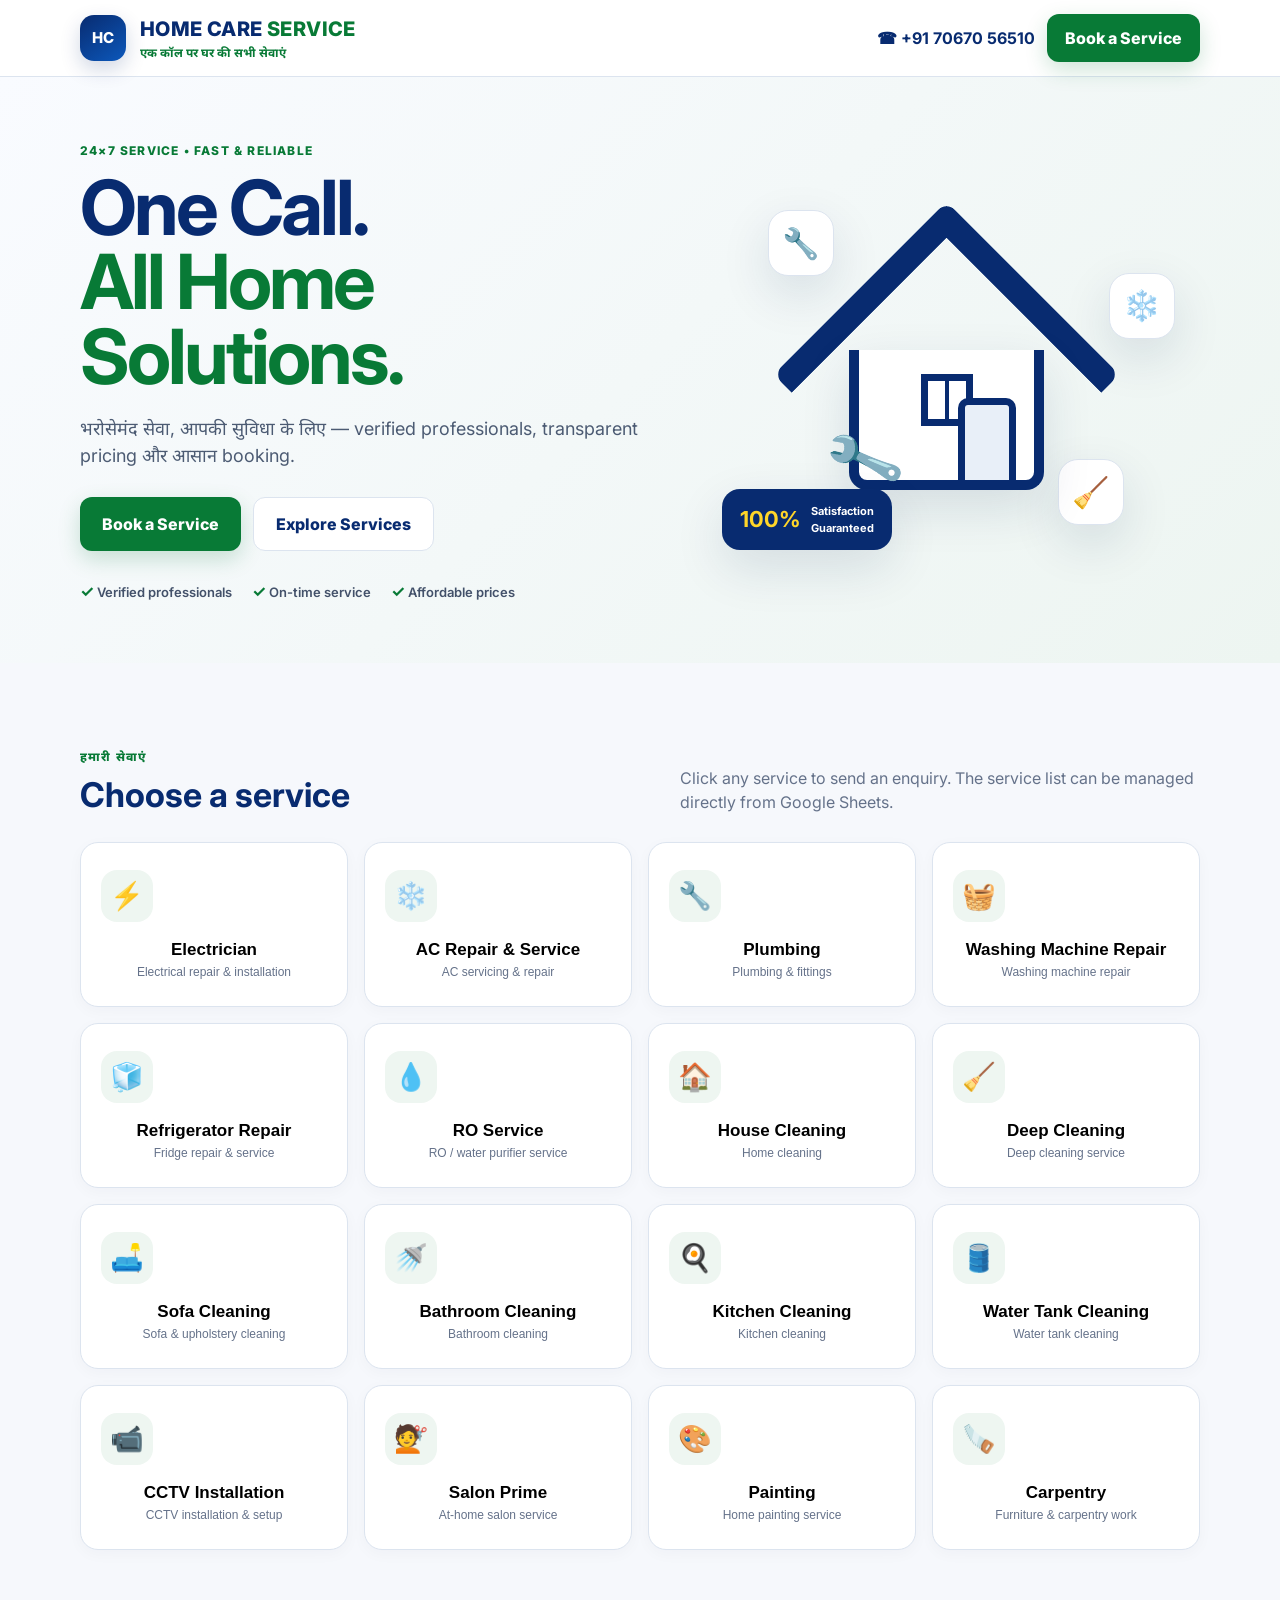
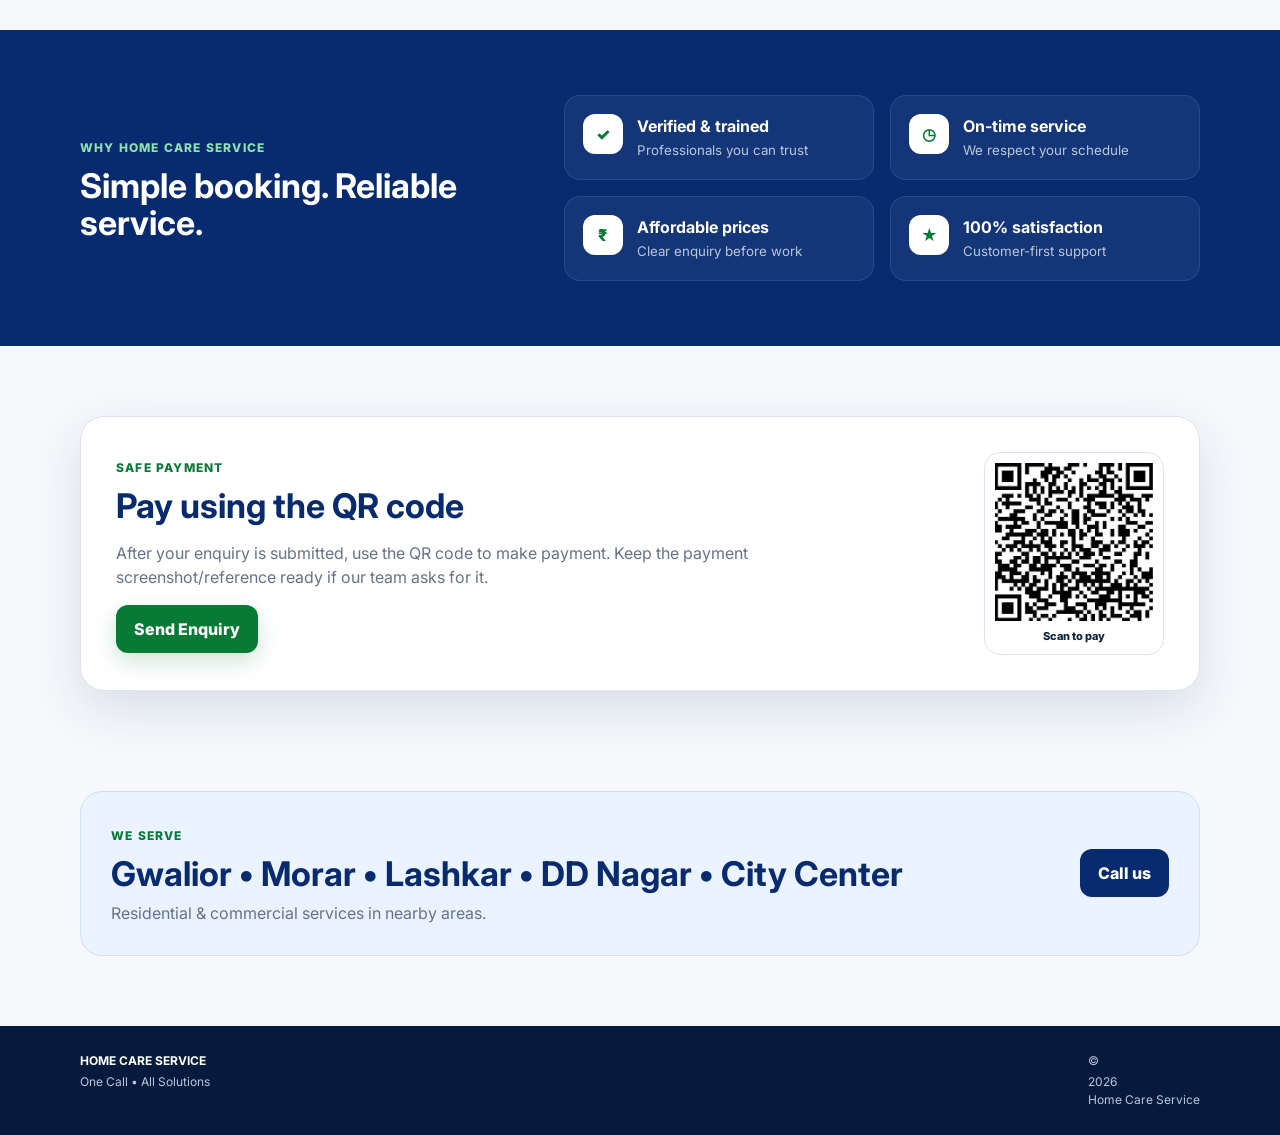
==== index.html @ 1a1f3f11 "API Response mgmt" ====
<!DOCTYPE html>
<html lang="en">
<head>
  <meta charset="UTF-8" />
  <meta name="viewport" content="width=device-width, initial-scale=1.0" />
  <meta name="description" content="Home Care Service — electrician, AC repair, plumbing, appliance repair, cleaning and more." />
  <title>Home Care Service | One Call • All Solutions</title>
  <link rel="preconnect" href="https://fonts.googleapis.com">
  <link rel="preconnect" href="https://fonts.gstatic.com" crossorigin>
  <link href="https://fonts.googleapis.com/css2?family=Inter:wght@400;500;600;700;800&family=Noto+Sans+Devanagari:wght@500;600;700;800&display=swap" rel="stylesheet">
  <link rel="stylesheet" href="styles.css" />
</head>
<body>
  <header class="topbar">
    <div class="container topbar-inner">
      <div class="brand-mark" aria-label="Home Care Service">HC</div>
      <div class="brand-copy">
        <div class="brand-title">HOME CARE <span>SERVICE</span></div>
        <div class="brand-sub">एक कॉल पर घर की सभी सेवाएं</div>
      </div>
      <div class="top-actions">
        <a class="phone" href="tel:+917067056510">☎ <span>+91 70670 56510</span></a>
        <button class="btn btn-primary" data-book-service>Book a Service</button>
      </div>
    </div>
  </header>

  <main>
    <section class="hero">
      <div class="container hero-grid">
        <div>
          <div class="eyebrow">24×7 SERVICE • FAST & RELIABLE</div>
          <h1>One Call.<br><span>All Home Solutions.</span></h1>
          <p class="hero-text">भरोसेमंद सेवा, आपकी सुविधा के लिए — verified professionals, transparent pricing और आसान booking.</p>
          <div class="hero-actions">
            <button class="btn btn-primary btn-lg" data-book-service>Book a Service</button>
            <a class="btn btn-light btn-lg" href="#services">Explore Services</a>
          </div>
          <div class="trust-row">
            <div><strong>✓</strong> Verified professionals</div>
            <div><strong>✓</strong> On-time service</div>
            <div><strong>✓</strong> Affordable prices</div>
          </div>
        </div>
        <div class="hero-card">
          <div class="service-orbit orbit-one">🔧</div>
          <div class="service-orbit orbit-two">❄️</div>
          <div class="service-orbit orbit-three">🧹</div>
          <div class="hero-house">
            <div class="roof"></div>
            <div class="house-body">
              <div class="window"></div>
              <div class="door"></div>
              <div class="tool">🔧</div>
            </div>
          </div>
          <div class="hero-badge"><b>100%</b><span>Satisfaction<br>Guaranteed</span></div>
        </div>
      </div>
    </section>

    <section id="services" class="section services-section">
      <div class="container">
        <div class="section-heading">
          <div><span class="kicker">हमारी सेवाएं</span><h2>Choose a service</h2></div>
          <p>Click any service to send an enquiry. The service list can be managed directly from Google Sheets.</p>
        </div>
        <div id="servicesGrid" class="services-grid" aria-live="polite"></div>
        <div id="serviceLoading" class="loading">Loading services…</div>
      </div>
    </section>

    <section class="why-section">
      <div class="container why-grid">
        <div><span class="kicker light">WHY HOME CARE SERVICE</span><h2>Simple booking. Reliable service.</h2></div>
        <div class="why-items">
          <div class="why-item"><span>✓</span><div><b>Verified & trained</b><small>Professionals you can trust</small></div></div>
          <div class="why-item"><span>◷</span><div><b>On-time service</b><small>We respect your schedule</small></div></div>
          <div class="why-item"><span>₹</span><div><b>Affordable prices</b><small>Clear enquiry before work</small></div></div>
          <div class="why-item"><span>★</span><div><b>100% satisfaction</b><small>Customer-first support</small></div></div>
        </div>
      </div>
    </section>

    <section class="payment-section">
      <div class="container payment-card">
        <div>
          <span class="kicker">SAFE PAYMENT</span>
          <h2>Pay using the QR code</h2>
          <p>After your enquiry is submitted, use the QR code to make payment. Keep the payment screenshot/reference ready if our team asks for it.</p>
          <button class="btn btn-primary" data-book-service>Send Enquiry</button>
        </div>
        <div class="qr-wrap"><img src="assets/NM_QR_Code.jpeg" alt="Payment QR code" /><span>Scan to pay</span></div>
      </div>
    </section>

    <section class="area-section">
      <div class="container area-inner">
        <div><span class="kicker">WE SERVE</span><h2>Gwalior • Morar • Lashkar • DD Nagar • City Center</h2><p>Residential & commercial services in nearby areas.</p></div>
        <a class="btn btn-dark" href="tel:+917067056510">Call us</a>
      </div>
    </section>
  </main>

  <footer><div class="container footer-inner"><div><b>HOME CARE SERVICE</b><span>One Call • All Solutions</span></div><div>© <span id="year"></span> Home Care Service</div></div></footer>

  <div id="enquiryModal" class="modal" aria-hidden="true">
    <div class="modal-backdrop" data-close-modal></div>
    <div class="modal-dialog" role="dialog" aria-modal="true" aria-labelledby="modalTitle">
      <button class="modal-close" type="button" aria-label="Close" data-close-modal>×</button>
      <div class="modal-head"><span class="kicker">QUICK ENQUIRY</span><h2 id="modalTitle">Book a Home Service</h2><p>Tell us what you need and our team will contact you.</p></div>
      <form id="enquiryForm" action="https://script.google.com/macros/s/AKfycbykWPUaj7u0ZwnwtMnXpfE4Q_qx6vBbmumCZCbXiA_w41nHqvqzGCGzK6CXXIcX93Kz/exec" method="POST" target="submitFrame">
        <input type="hidden" name="source" value="website" />
        <input type="hidden" id="selectedService" name="selectedService" value="" />
        <div class="form-grid">
          <label>Full name<input required name="name" autocomplete="name" placeholder="Your name" /></label>
          <label>Mobile number<input required name="phone" inputmode="tel" autocomplete="tel" placeholder="10-digit mobile number" pattern="[0-9 +()-]{10,16}" /></label>
          <label>Email <span>(optional)</span><input type="email" name="email" autocomplete="email" placeholder="you@example.com" /></label>
          <label>Preferred date<input type="date" name="preferredDate" /></label>
          <label>Preferred time<select name="preferredTime"><option value="">Select time</option><option>Morning (8 AM – 12 PM)</option><option>Afternoon (12 PM – 4 PM)</option><option>Evening (4 PM – 8 PM)</option><option>Any time</option></select></label>
          <label>Service<select id="serviceSelect" name="service" required><option value="">Loading services…</option></select></label>
          <label class="full">Address<textarea required name="address" rows="2" placeholder="House / flat, street, area, city"></textarea></label>
          <label class="full">Requirement / problem<textarea required name="requirement" rows="3" placeholder="Describe the work you need…"></textarea></label>
        </div>
        <div class="form-note">By submitting, you agree that our service team may contact you regarding this enquiry.</div>
        <button class="btn btn-primary btn-lg submit-btn" type="submit">Submit Enquiry</button>
      </form>
      <iframe name="submitFrame" id="submitFrame" class="hidden-frame" title="Form submission"></iframe>
      <div id="errorMessage" class="error-message" hidden></div>
      <div id="successMessage" class="success-message" hidden><div class="success-icon">✓</div><h3>Enquiry received!</h3><p>Thank you. Our team will contact you shortly.</p><button class="btn btn-primary" data-close-modal>Done</button></div>
    </div>
  </div>

  <script>window.HOME_CARE_CONFIG = { APPS_SCRIPT_URL: 'https://script.google.com/macros/s/AKfycbykWPUaj7u0ZwnwtMnXpfE4Q_qx6vBbmumCZCbXiA_w41nHqvqzGCGzK6CXXIcX93Kz/exec' };</script>
  <script src="app.js"></script>
</body>
</html>
---- styles.css ----
:root{--navy:#082b70;--navy2:#061f50;--green:#087a36;--green2:#0c9a45;--ink:#10213f;--muted:#65728a;--bg:#f6f8fc;--white:#fff;--line:#dce4ef;--yellow:#ffd629;--shadow:0 18px 50px rgba(12,39,82,.12);--radius:20px}
*{box-sizing:border-box}html{scroll-behavior:smooth}body{margin:0;font-family:Inter,"Noto Sans Devanagari",Arial,sans-serif;color:var(--ink);background:var(--bg);line-height:1.5}.container{width:min(1120px,calc(100% - 36px));margin:auto}.topbar{background:#fff;border-bottom:1px solid var(--line);position:sticky;top:0;z-index:20}.topbar-inner{min-height:76px;display:flex;align-items:center;gap:14px}.brand-mark{width:46px;height:46px;border-radius:14px;background:linear-gradient(145deg,var(--navy),#0c58bb);color:#fff;display:grid;place-items:center;font-weight:800;font-size:15px;box-shadow:0 8px 20px #082b7030}.brand-title{font-size:20px;font-weight:800;letter-spacing:.4px;color:var(--navy)}.brand-title span{color:var(--green)}.brand-sub{font-size:12px;color:var(--green);font-weight:700}.top-actions{margin-left:auto;display:flex;gap:12px;align-items:center}.phone{font-weight:700;color:var(--navy);text-decoration:none}.btn{border:0;border-radius:12px;padding:12px 18px;font:inherit;font-weight:800;cursor:pointer;text-decoration:none;display:inline-flex;align-items:center;justify-content:center;transition:.2s transform,.2s box-shadow}.btn:hover{transform:translateY(-1px)}.btn-primary{background:var(--green);color:#fff;box-shadow:0 8px 22px #087a3633}.btn-light{background:#fff;color:var(--navy);border:1px solid var(--line)}.btn-dark{background:var(--navy);color:#fff}.btn-lg{padding:14px 22px}
.hero{background:linear-gradient(135deg,#f9fbff 0%,#edf5f1 100%);overflow:hidden}.hero-grid{min-height:550px;display:grid;grid-template-columns:1.05fr .95fr;align-items:center;gap:50px;padding:60px 0}.eyebrow,.kicker{display:inline-block;font-size:12px;font-weight:800;letter-spacing:1.2px;color:var(--green);margin-bottom:10px}.hero h1{font-size:clamp(46px,7vw,76px);line-height:.98;margin:0 0 22px;letter-spacing:-3px;color:var(--navy)}.hero h1 span{color:var(--green)}.hero-text{font-size:18px;color:#4c5b73;max-width:650px}.hero-actions{display:flex;gap:12px;margin:28px 0}.trust-row{display:flex;gap:20px;flex-wrap:wrap;color:#43516a;font-size:13px;font-weight:600}.trust-row strong{color:var(--green);font-size:16px}.hero-card{min-height:390px;position:relative;display:grid;place-items:center}.hero-house{width:280px;height:280px;position:relative}.roof{width:245px;height:245px;border-left:26px solid var(--navy);border-top:26px solid var(--navy);transform:rotate(45deg);position:absolute;left:18px;top:22px;border-radius:12px}.house-body{position:absolute;left:43px;top:120px;width:195px;height:140px;background:#fff;border:10px solid var(--navy);border-top:0;border-radius:0 0 18px 18px;box-shadow:var(--shadow)}.window{position:absolute;width:52px;height:52px;left:62px;top:24px;background:linear-gradient(90deg,#fff 45%,var(--navy) 45% 55%,#fff 55%),linear-gradient(#fff 45%,var(--navy) 45% 55%,#fff 55%);border:7px solid var(--navy)}.door{position:absolute;right:18px;bottom:0;width:58px;height:82px;background:#e8eff8;border:7px solid var(--navy);border-bottom:0;border-radius:10px 10px 0 0}.tool{position:absolute;font-size:56px;left:-30px;bottom:-20px;transform:rotate(-20deg)}.service-orbit{position:absolute;background:#fff;border:1px solid var(--line);width:66px;height:66px;border-radius:20px;display:grid;place-items:center;font-size:30px;box-shadow:var(--shadow);animation:float 4s ease-in-out infinite}.orbit-one{top:35px;left:15%}.orbit-two{top:25%;right:5%;animation-delay:.8s}.orbit-three{bottom:40px;right:15%;animation-delay:1.5s}.hero-badge{position:absolute;bottom:15px;left:6%;background:var(--navy);color:#fff;border-radius:18px;padding:14px 18px;display:flex;gap:10px;align-items:center;box-shadow:var(--shadow)}.hero-badge b{font-size:22px;color:var(--yellow)}.hero-badge span{font-size:11px;font-weight:700}.section{padding:80px 0}.section-heading{display:flex;justify-content:space-between;align-items:end;gap:30px;margin-bottom:28px}.section-heading h2,.payment-card h2,.area-inner h2,.why-grid h2{font-size:34px;line-height:1.1;margin:0;color:var(--navy)}.section-heading p{max-width:520px;color:var(--muted);margin:0}.services-grid{display:grid;grid-template-columns:repeat(4,1fr);gap:16px}.service-card{background:#fff;border:1px solid var(--line);border-radius:18px;padding:20px;min-height:165px;cursor:pointer;box-shadow:0 4px 15px #10213f08;transition:.2s}.service-card:hover{transform:translateY(-4px);box-shadow:var(--shadow);border-color:#b8c7dc}.service-icon{width:52px;height:52px;border-radius:16px;background:#eef6f1;display:grid;place-items:center;font-size:27px;margin-bottom:18px}.service-card h3{font-size:17px;margin:0 0 5px}.service-card p{font-size:12px;color:var(--muted);margin:0}.loading{text-align:center;padding:30px;color:var(--muted)}.why-section{background:var(--navy);color:#fff;padding:65px 0}.why-grid{display:grid;grid-template-columns:.8fr 1.2fr;gap:60px;align-items:center}.why-grid h2{color:#fff;max-width:400px}.kicker.light{color:#8de2ae}.why-items{display:grid;grid-template-columns:1fr 1fr;gap:16px}.why-item{display:flex;gap:14px;background:#ffffff0d;border:1px solid #ffffff18;border-radius:16px;padding:18px}.why-item>span{width:40px;height:40px;border-radius:12px;background:#fff;color:var(--green);display:grid;place-items:center;font-weight:900}.why-item b,.why-item small{display:block}.why-item small{color:#b9c7dc;margin-top:3px}.payment-section{padding:70px 0}.payment-card{background:#fff;border:1px solid var(--line);border-radius:24px;box-shadow:var(--shadow);padding:35px;display:grid;grid-template-columns:1fr 180px;align-items:center;gap:30px}.payment-card p{color:var(--muted);max-width:680px}.qr-wrap{border:1px solid var(--line);border-radius:16px;padding:10px;background:#fff;text-align:center}.qr-wrap img{display:block;width:100%;aspect-ratio:1;object-fit:cover}.qr-wrap span{display:block;font-size:11px;font-weight:800;margin-top:7px}.area-section{padding:30px 0 70px}.area-inner{background:#eaf3ff;border:1px solid #cfe0fa;border-radius:22px;padding:30px;display:flex;align-items:center;justify-content:space-between;gap:20px}.area-inner p{color:var(--muted);margin:8px 0 0}footer{background:#061a3e;color:#b8c7dc;padding:26px 0}.footer-inner{display:flex;justify-content:space-between;gap:20px;font-size:12px}.footer-inner b{color:#fff}.footer-inner span{display:block;margin-top:3px}
.modal{position:fixed;inset:0;display:none;z-index:50}.modal.open{display:block}.modal-backdrop{position:absolute;inset:0;background:#05132acc;backdrop-filter:blur(5px)}.modal-dialog{position:relative;width:min(720px,calc(100% - 28px));max-height:92vh;overflow:auto;background:#fff;border-radius:24px;padding:32px;margin:4vh auto;box-shadow:0 30px 90px #0005}.modal-close{position:absolute;right:18px;top:16px;border:0;background:#edf1f7;color:var(--navy);width:36px;height:36px;border-radius:50%;font-size:25px;cursor:pointer}.modal-head{padding-right:40px;margin-bottom:22px}.modal-head h2{font-size:32px;line-height:1.1;color:var(--navy);margin:0 0 7px}.modal-head p{color:var(--muted);margin:0}.form-grid{display:grid;grid-template-columns:1fr 1fr;gap:16px}.form-grid label{font-size:12px;font-weight:800;color:#40506a}.form-grid label span{font-weight:500;color:#8792a5}.form-grid input,.form-grid select,.form-grid textarea{display:block;width:100%;margin-top:7px;border:1px solid #d3dce8;border-radius:11px;padding:12px 13px;font:inherit;color:var(--ink);background:#fff;outline:none}.form-grid input:focus,.form-grid select:focus,.form-grid textarea:focus{border-color:var(--green);box-shadow:0 0 0 3px #087a3615}.full{grid-column:1/-1}.form-note{font-size:11px;color:#7a879a;margin:16px 0}.submit-btn{width:100%}.hidden-frame{display:none}.error-message{display:block;padding:12px 14px;border-radius:12px;background:#fef2f2;color:#b42318;border:1px solid #f5b7b1;text-align:center;font-size:14px;font-weight:700;margin-bottom:12px}.success-message{text-align:center;padding:30px 10px}.success-icon{width:62px;height:62px;border-radius:50%;background:#e6f6ed;color:var(--green);display:grid;place-items:center;font-size:32px;font-weight:900;margin:0 auto 14px}.success-message h3{font-size:25px;margin:0;color:var(--navy)}.success-message p{color:var(--muted)}
@keyframes float{50%{transform:translateY(-9px)}}
@media(max-width:900px){.hero-grid,.why-grid{grid-template-columns:1fr}.hero-grid{padding:45px 0}.hero-card{min-height:340px}.services-grid{grid-template-columns:repeat(3,1fr)}.why-grid{gap:30px}.section-heading{align-items:start;flex-direction:column}.top-actions .phone span{display:none}}
@media(max-width:640px){.container{width:min(100% - 24px,1120px)}.brand-copy{display:none}.top-actions{gap:7px}.top-actions .phone{font-size:12px}.topbar-inner{min-height:64px}.hero h1{font-size:48px;letter-spacing:-2px}.hero-text{font-size:16px}.hero-actions{flex-direction:column}.hero-actions .btn{width:100%}.hero-card{transform:scale(.84);margin:-20px 0}.services-grid{grid-template-columns:1fr 1fr}.section{padding:55px 0}.why-items{grid-template-columns:1fr}.payment-card{grid-template-columns:1fr;padding:25px}.qr-wrap{width:170px}.area-inner,.footer-inner{flex-direction:column;align-items:flex-start}.form-grid{grid-template-columns:1fr}.full{grid-column:auto}.modal-dialog{padding:24px}.modal-head h2{font-size:26px}}
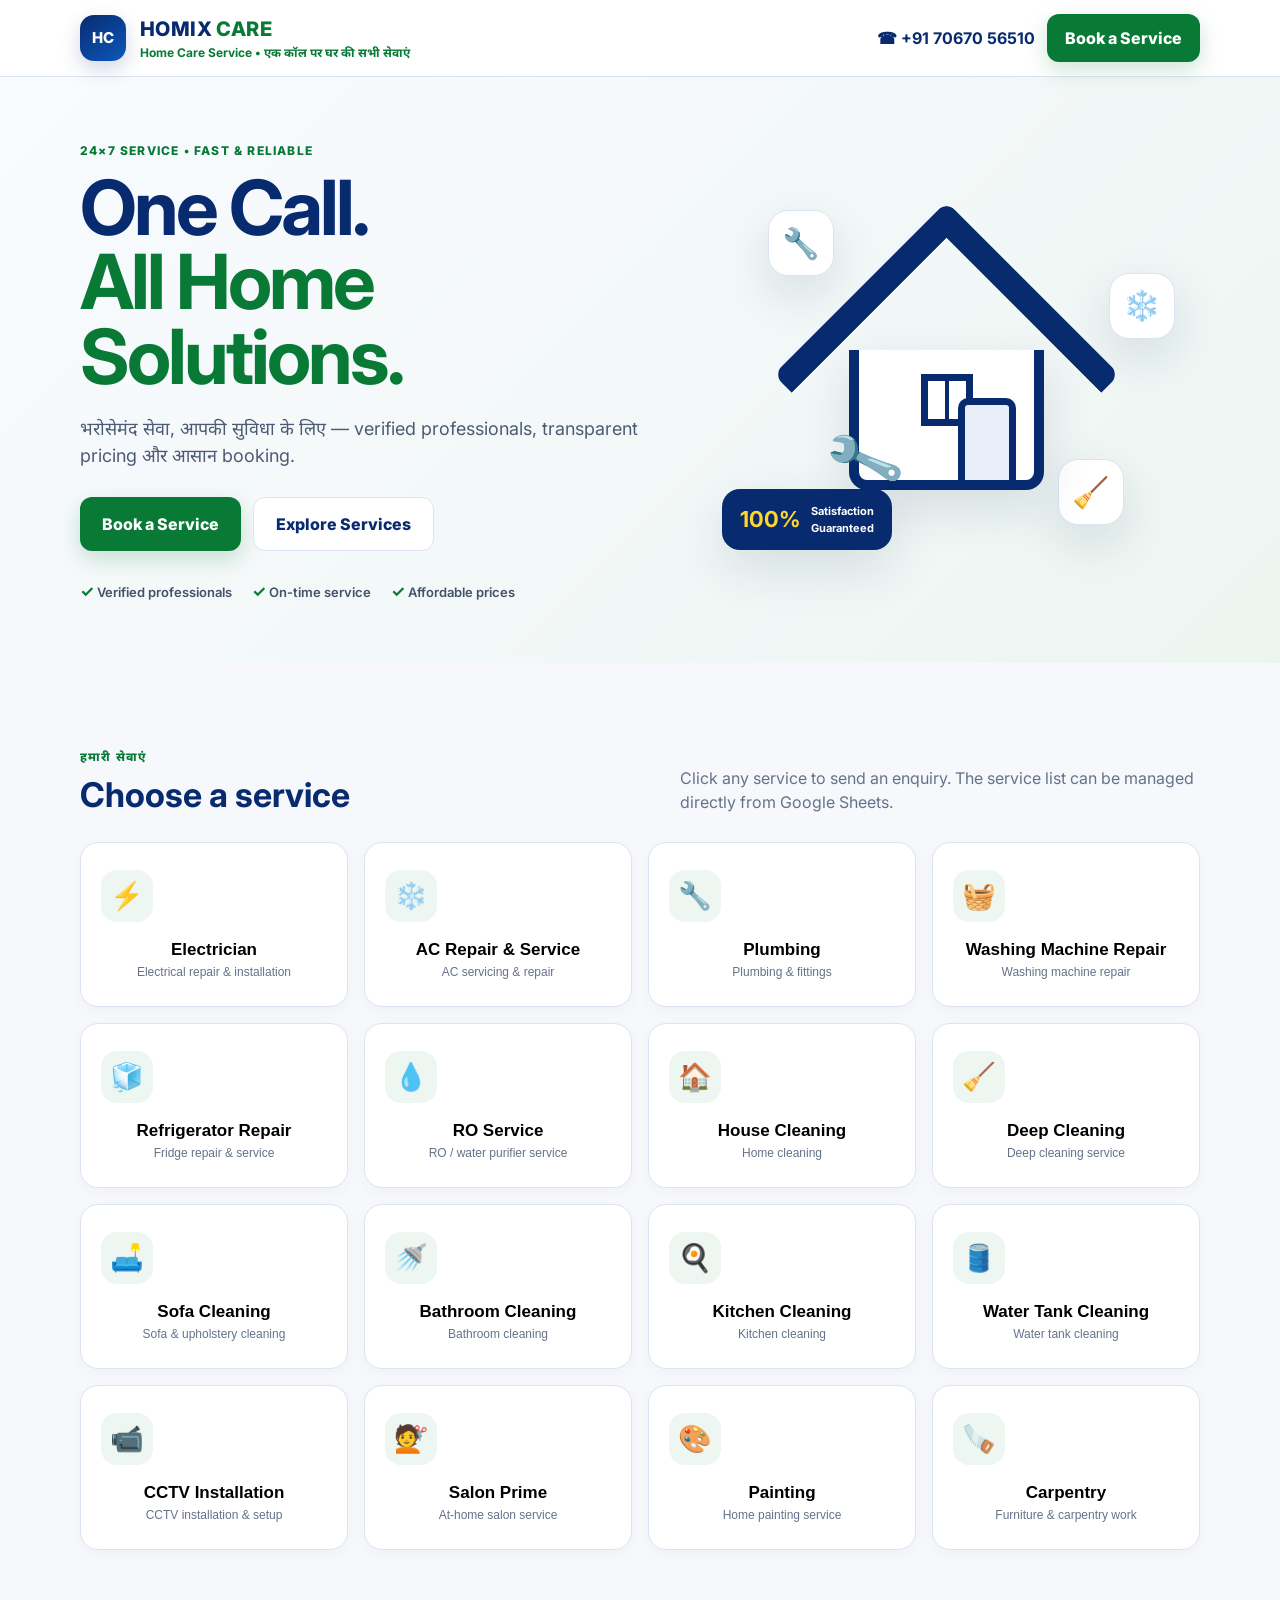
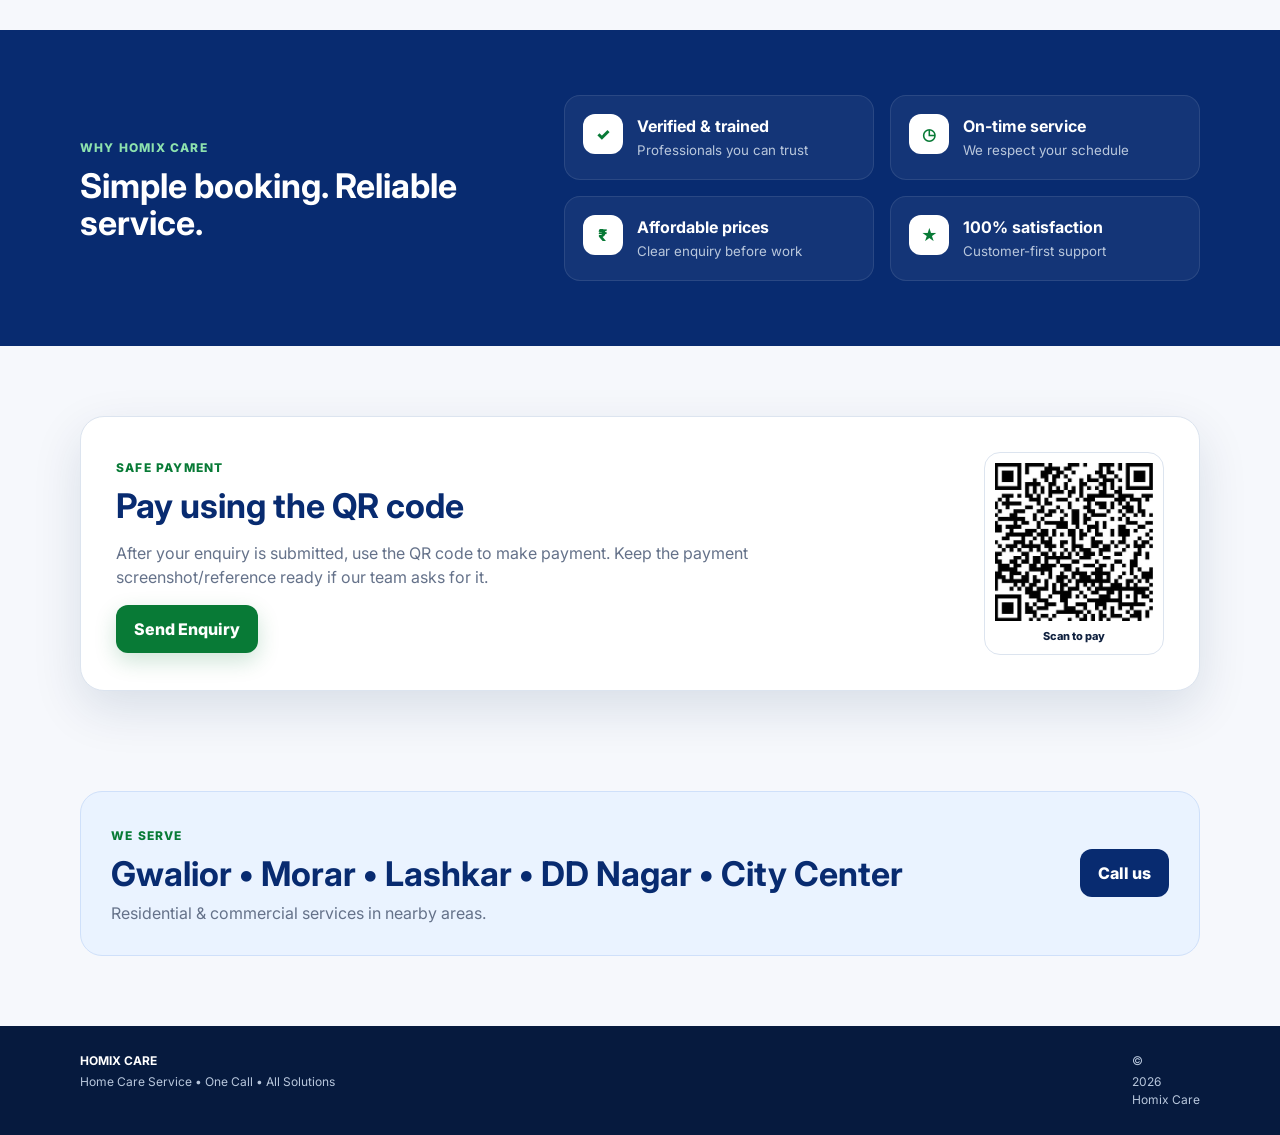
==== commit 29fe43dd: "website title changed" ====
--- a/index.html
+++ b/index.html
@@ -3,8 +3,8 @@
 <head>
   <meta charset="UTF-8" />
   <meta name="viewport" content="width=device-width, initial-scale=1.0" />
-  <meta name="description" content="Home Care Service — electrician, AC repair, plumbing, appliance repair, cleaning and more." />
-  <title>Home Care Service | One Call • All Solutions</title>
+  <meta name="description" content="Homix Care — Home Care Service for electrician, AC repair, plumbing, appliance repair, cleaning and more." />
+  <title>Homix Care | Home Care Service</title>
   <link rel="preconnect" href="https://fonts.googleapis.com">
   <link rel="preconnect" href="https://fonts.gstatic.com" crossorigin>
   <link href="https://fonts.googleapis.com/css2?family=Inter:wght@400;500;600;700;800&family=Noto+Sans+Devanagari:wght@500;600;700;800&display=swap" rel="stylesheet">
@@ -13,10 +13,10 @@
 <body>
   <header class="topbar">
     <div class="container topbar-inner">
-      <div class="brand-mark" aria-label="Home Care Service">HC</div>
+      <div class="brand-mark" aria-label="Homix Care">HC</div>
       <div class="brand-copy">
-        <div class="brand-title">HOME CARE <span>SERVICE</span></div>
-        <div class="brand-sub">एक कॉल पर घर की सभी सेवाएं</div>
+        <div class="brand-title">HOMIX <span>CARE</span></div>
+        <div class="brand-sub">Home Care Service • एक कॉल पर घर की सभी सेवाएं</div>
       </div>
       <div class="top-actions">
         <a class="phone" href="tel:+917067056510">☎ <span>+91 70670 56510</span></a>
@@ -72,7 +72,7 @@
 
     <section class="why-section">
       <div class="container why-grid">
-        <div><span class="kicker light">WHY HOME CARE SERVICE</span><h2>Simple booking. Reliable service.</h2></div>
+        <div><span class="kicker light">WHY HOMIX CARE</span><h2>Simple booking. Reliable service.</h2></div>
         <div class="why-items">
           <div class="why-item"><span>✓</span><div><b>Verified & trained</b><small>Professionals you can trust</small></div></div>
           <div class="why-item"><span>◷</span><div><b>On-time service</b><small>We respect your schedule</small></div></div>
@@ -102,21 +102,21 @@
     </section>
   </main>
 
-  <footer><div class="container footer-inner"><div><b>HOME CARE SERVICE</b><span>One Call • All Solutions</span></div><div>© <span id="year"></span> Home Care Service</div></div></footer>
+  <footer><div class="container footer-inner"><div><b>HOMIX CARE</b><span>Home Care Service • One Call • All Solutions</span></div><div>© <span id="year"></span> Homix Care</div></div></footer>
 
   <div id="enquiryModal" class="modal" aria-hidden="true">
     <div class="modal-backdrop" data-close-modal></div>
     <div class="modal-dialog" role="dialog" aria-modal="true" aria-labelledby="modalTitle">
       <button class="modal-close" type="button" aria-label="Close" data-close-modal>×</button>
       <div class="modal-head"><span class="kicker">QUICK ENQUIRY</span><h2 id="modalTitle">Book a Home Service</h2><p>Tell us what you need and our team will contact you.</p></div>
-      <form id="enquiryForm" action="https://script.google.com/macros/s/AKfycbykWPUaj7u0ZwnwtMnXpfE4Q_qx6vBbmumCZCbXiA_w41nHqvqzGCGzK6CXXIcX93Kz/exec" method="POST" target="submitFrame">
+      <form id="enquiryForm" action="https://script.google.com/macros/s/AKfycbydc5UILrIFprF6OSKWABJm-zQoULgzUufXd-L3tVW9WMAIXBRX42ReM56m1n0aO4WZ/exec" method="POST" target="submitFrame">
         <input type="hidden" name="source" value="website" />
         <input type="hidden" id="selectedService" name="selectedService" value="" />
         <div class="form-grid">
-          <label>Full name<input required name="name" autocomplete="name" placeholder="Your name" /></label>
-          <label>Mobile number<input required name="phone" inputmode="tel" autocomplete="tel" placeholder="10-digit mobile number" pattern="[0-9 +()-]{10,16}" /></label>
+          <label>Full name<input required name="name" autocomplete="name" placeholder="Your name" pattern="[A-Za-z ]+" title="Only letters and spaces are allowed" /></label>
+          <label>Mobile number<input required name="phone" inputmode="numeric" autocomplete="tel" placeholder="10-digit mobile number" pattern="[0-9]{10}" maxlength="10" title="Enter exactly 10 digits" /></label>
           <label>Email <span>(optional)</span><input type="email" name="email" autocomplete="email" placeholder="you@example.com" /></label>
-          <label>Preferred date<input type="date" name="preferredDate" /></label>
+          <label>Preferred date<input type="date" name="preferredDate" id="preferredDate" /></label>
           <label>Preferred time<select name="preferredTime"><option value="">Select time</option><option>Morning (8 AM – 12 PM)</option><option>Afternoon (12 PM – 4 PM)</option><option>Evening (4 PM – 8 PM)</option><option>Any time</option></select></label>
           <label>Service<select id="serviceSelect" name="service" required><option value="">Loading services…</option></select></label>
           <label class="full">Address<textarea required name="address" rows="2" placeholder="House / flat, street, area, city"></textarea></label>
@@ -131,7 +131,7 @@
     </div>
   </div>
 
-  <script>window.HOME_CARE_CONFIG = { APPS_SCRIPT_URL: 'https://script.google.com/macros/s/AKfycbykWPUaj7u0ZwnwtMnXpfE4Q_qx6vBbmumCZCbXiA_w41nHqvqzGCGzK6CXXIcX93Kz/exec' };</script>
+  <script>window.HOME_CARE_CONFIG = { APPS_SCRIPT_URL: 'https://script.google.com/macros/s/AKfycbydc5UILrIFprF6OSKWABJm-zQoULgzUufXd-L3tVW9WMAIXBRX42ReM56m1n0aO4WZ/exec' };</script>
   <script src="app.js"></script>
 </body>
 </html>
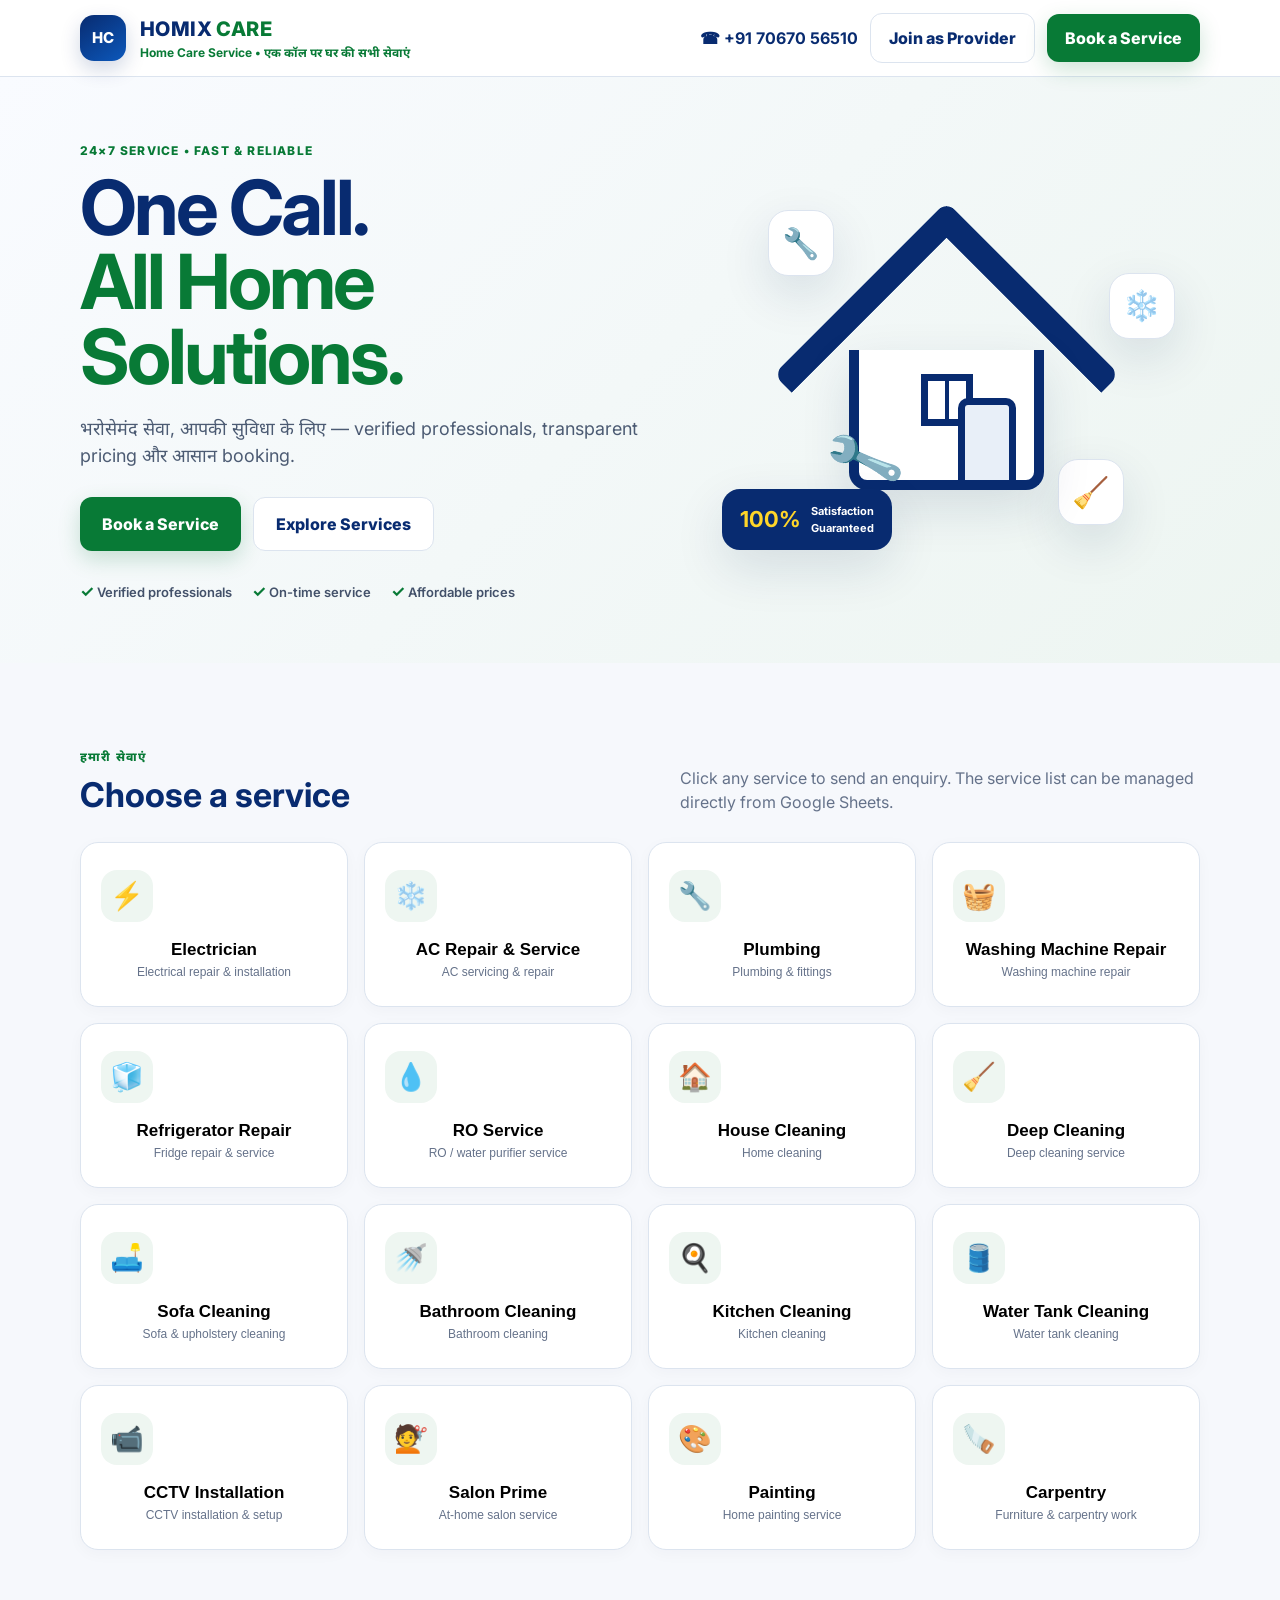
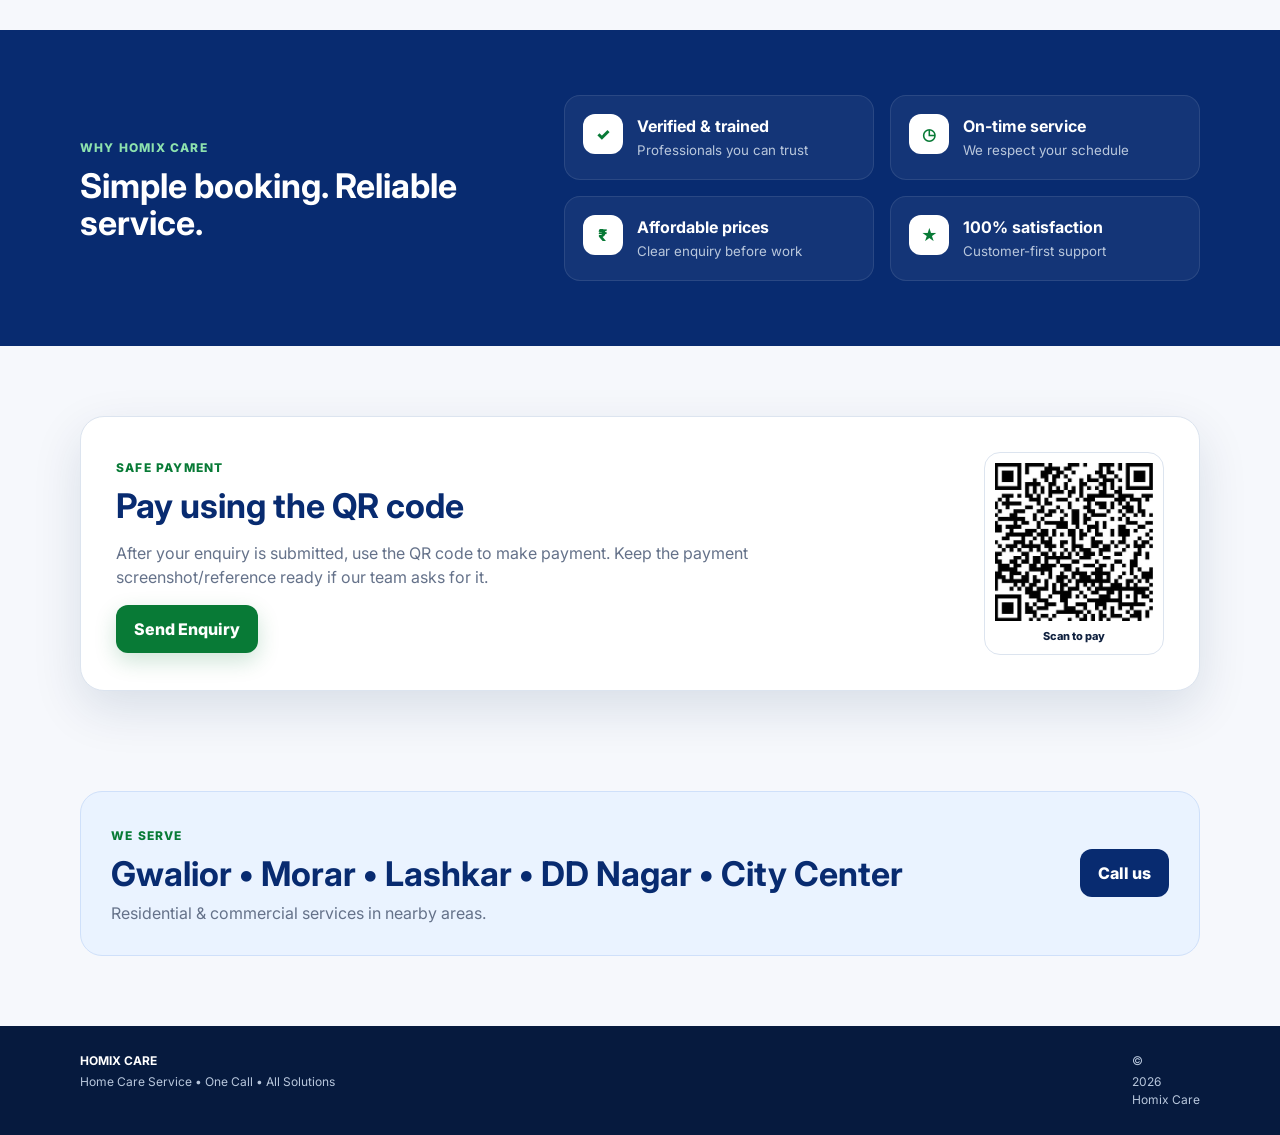
==== commit 78caca31: "Vendor Registration" ====
--- a/index.html
+++ b/index.html
@@ -20,6 +20,7 @@
       </div>
       <div class="top-actions">
         <a class="phone" href="tel:+917067056510">☎ <span>+91 70670 56510</span></a>
+        <a class="btn btn-light" href="vendor.html">Join as Provider</a>
         <button class="btn btn-primary" data-book-service>Book a Service</button>
       </div>
     </div>
@@ -109,7 +110,7 @@
     <div class="modal-dialog" role="dialog" aria-modal="true" aria-labelledby="modalTitle">
       <button class="modal-close" type="button" aria-label="Close" data-close-modal>×</button>
       <div class="modal-head"><span class="kicker">QUICK ENQUIRY</span><h2 id="modalTitle">Book a Home Service</h2><p>Tell us what you need and our team will contact you.</p></div>
-      <form id="enquiryForm" action="https://script.google.com/macros/s/AKfycbydc5UILrIFprF6OSKWABJm-zQoULgzUufXd-L3tVW9WMAIXBRX42ReM56m1n0aO4WZ/exec" method="POST" target="submitFrame">
+      <form id="enquiryForm" method="POST" target="submitFrame">
         <input type="hidden" name="source" value="website" />
         <input type="hidden" id="selectedService" name="selectedService" value="" />
         <div class="form-grid">
@@ -131,7 +132,7 @@
     </div>
   </div>
 
-  <script>window.HOME_CARE_CONFIG = { APPS_SCRIPT_URL: 'https://script.google.com/macros/s/AKfycbydc5UILrIFprF6OSKWABJm-zQoULgzUufXd-L3tVW9WMAIXBRX42ReM56m1n0aO4WZ/exec' };</script>
+  <script src="config.js"></script>
   <script src="app.js"></script>
 </body>
 </html>
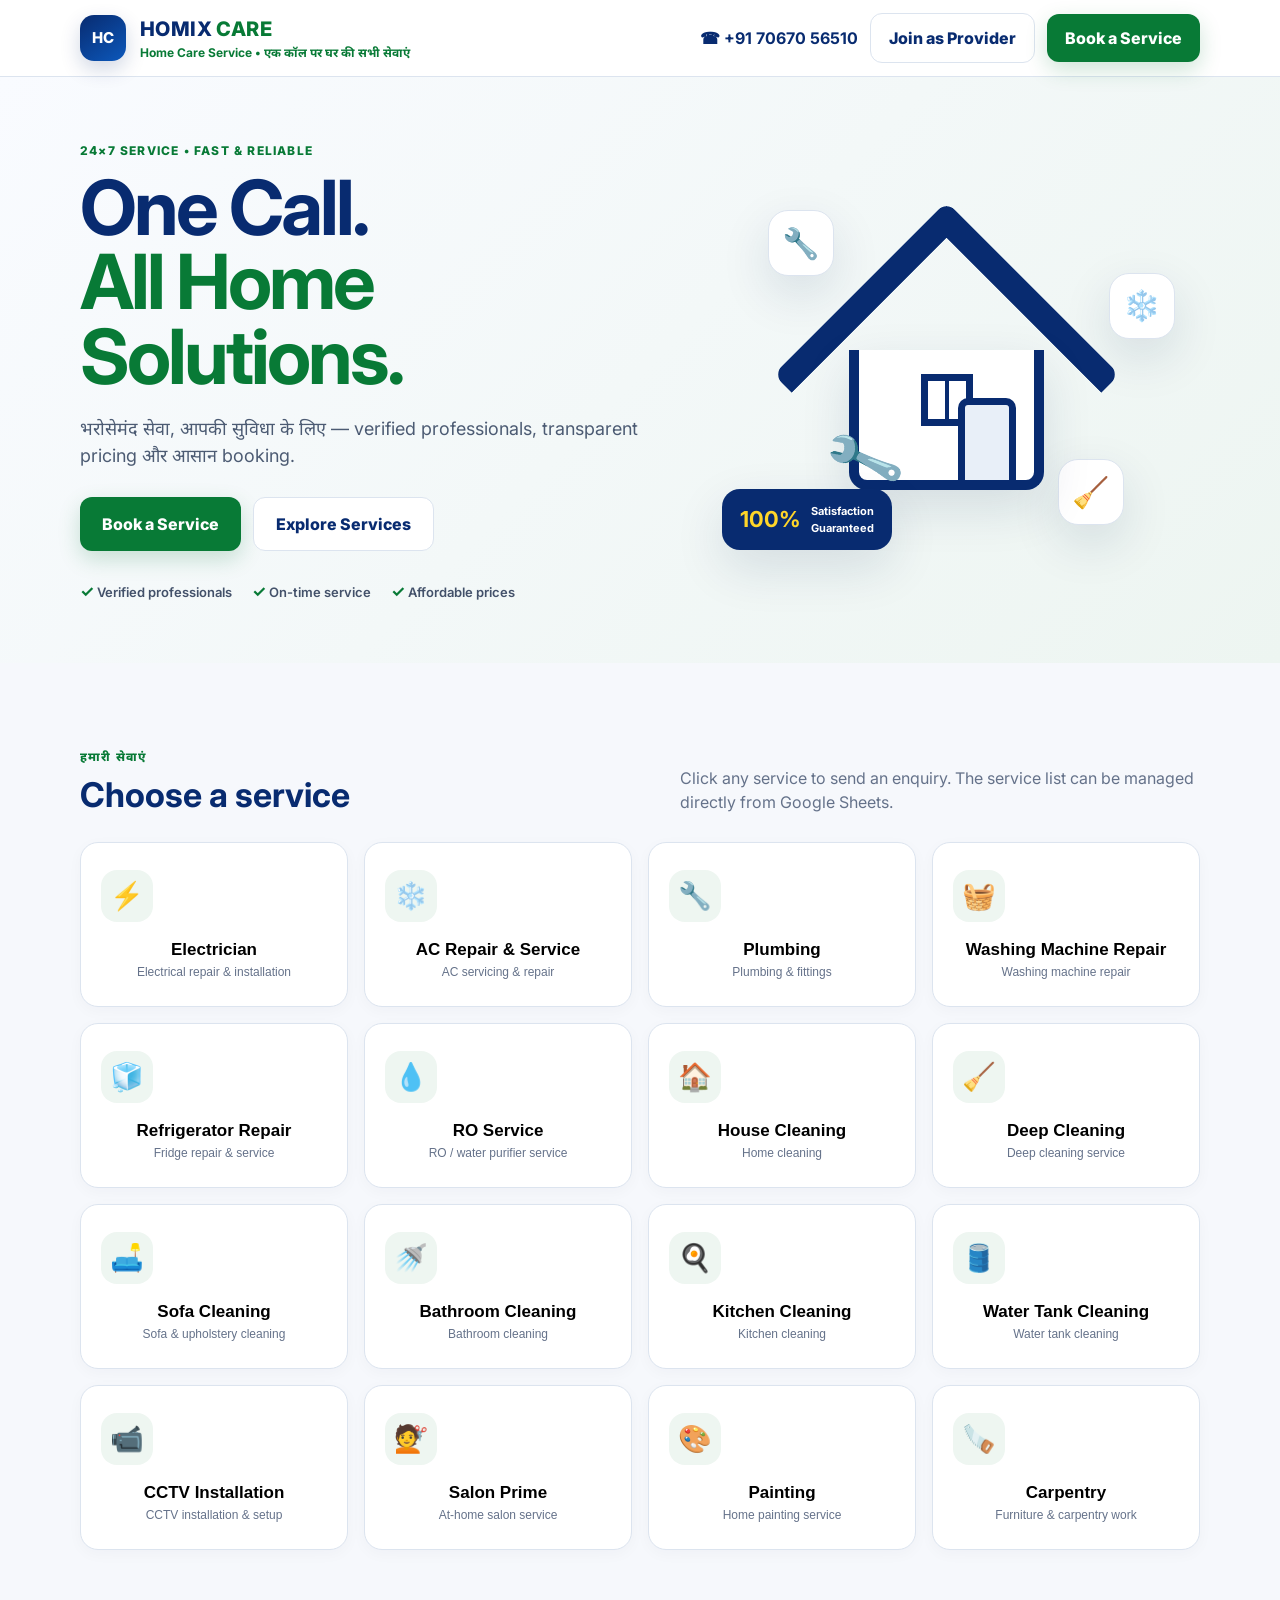
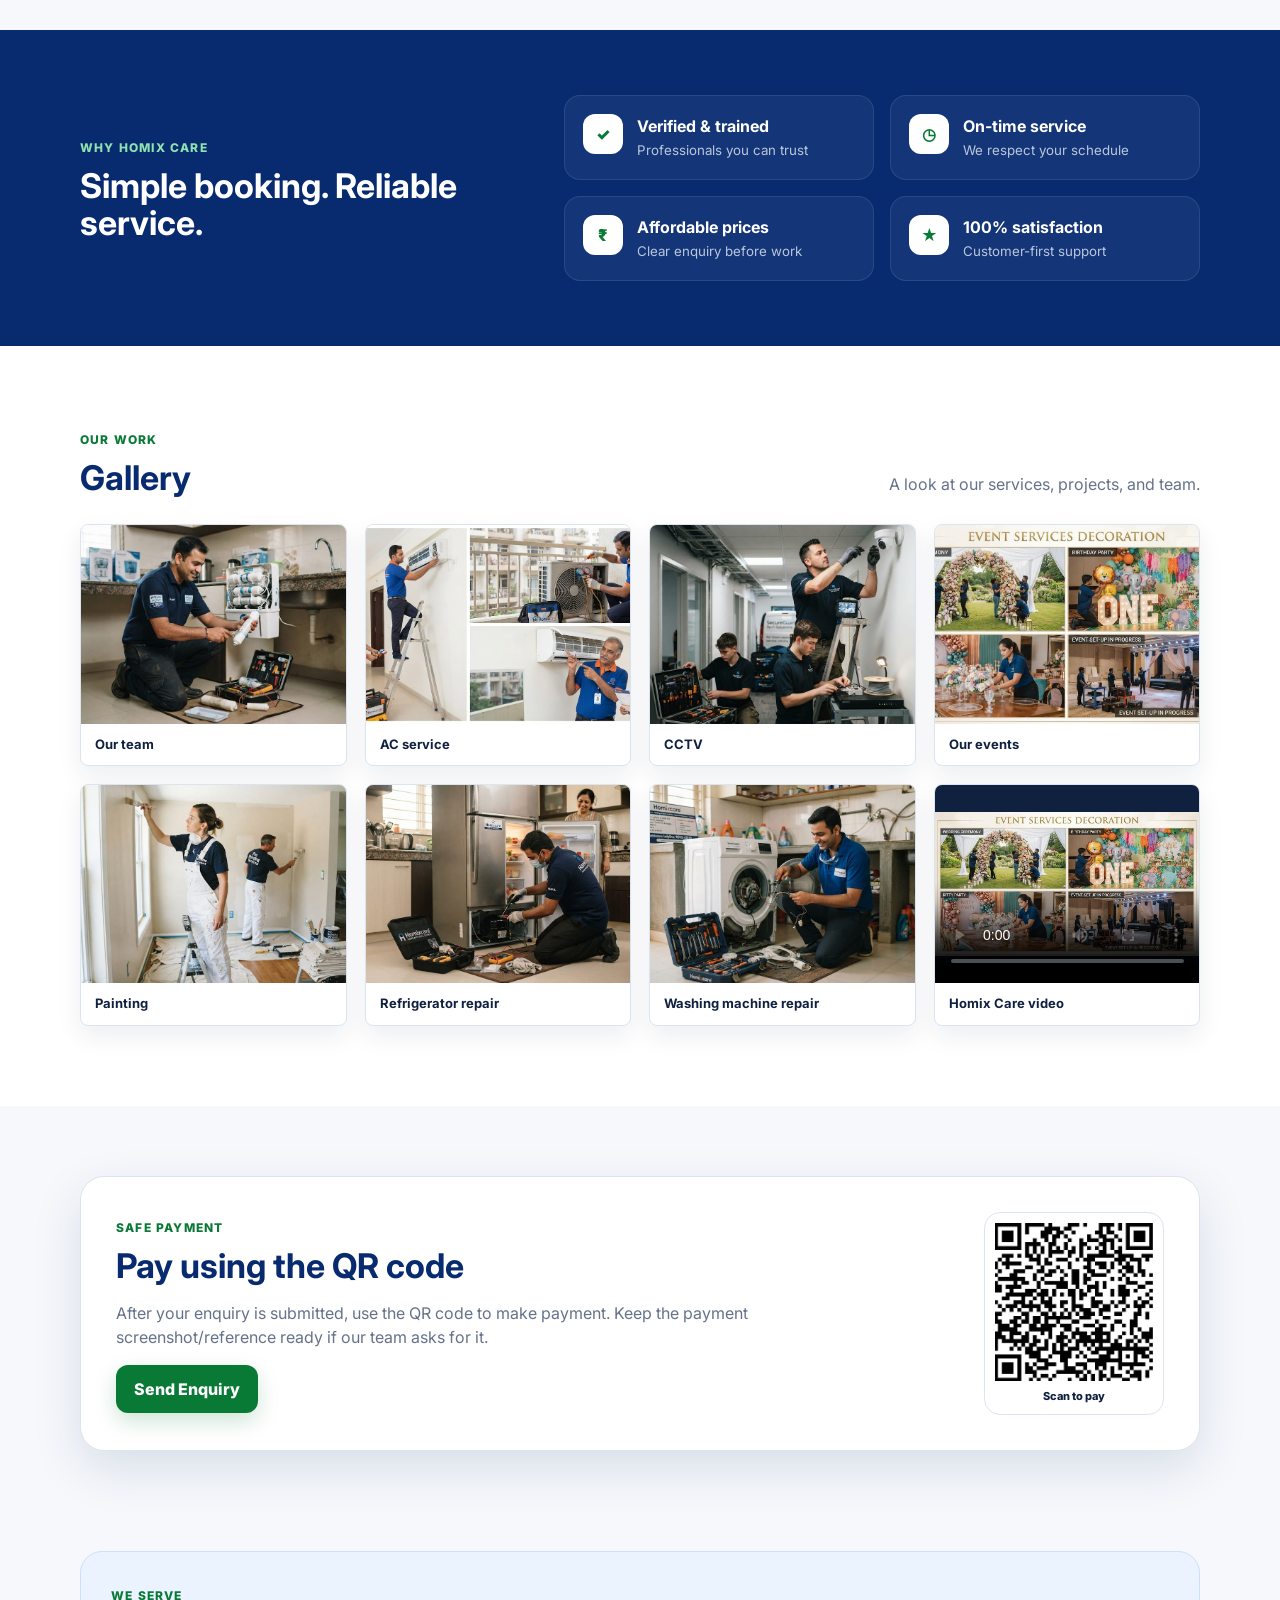
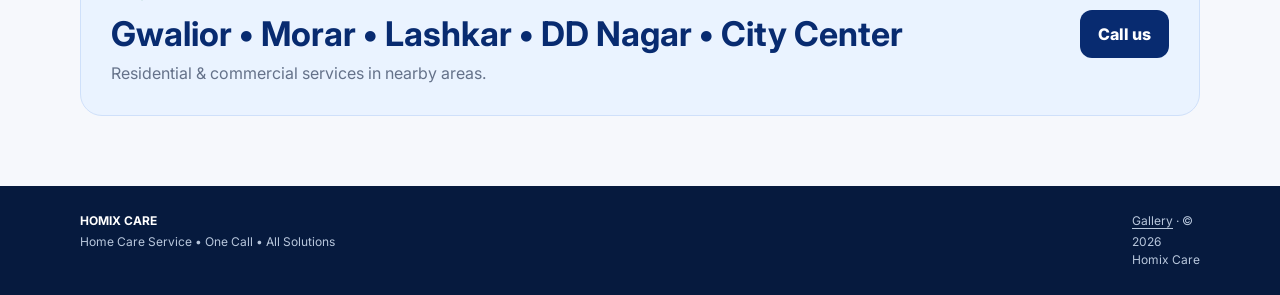
==== commit dd37fdb4: "gallery images added" ====
--- a/index.html
+++ b/index.html
@@ -83,6 +83,25 @@
       </div>
     </section>
 
+    <section id="gallery" class="section gallery-section">
+      <div class="container">
+        <div class="section-heading">
+          <div><span class="kicker">OUR WORK</span><h2>Gallery</h2></div>
+          <p>A look at our services, projects, and team.</p>
+        </div>
+        <div class="gallery-grid">
+          <figure class="gallery-item"><img src="assets/gallery-images/AARO.jpeg" alt="Homix Care service work" loading="lazy" /><figcaption>Our team</figcaption></figure>
+          <figure class="gallery-item"><img src="assets/gallery-images/AC_SERVICE.jpeg" alt="Air conditioner service" loading="lazy" /><figcaption>AC service</figcaption></figure>
+          <figure class="gallery-item"><img src="assets/gallery-images/CCTV.jpeg" alt="CCTV installation and service" loading="lazy" /><figcaption>CCTV</figcaption></figure>
+          <figure class="gallery-item"><img src="assets/gallery-images/EVENT.jpeg" alt="Homix Care event" loading="lazy" /><figcaption>Our events</figcaption></figure>
+          <figure class="gallery-item"><img src="assets/gallery-images/PAINTING.jpeg" alt="Home painting service" loading="lazy" /><figcaption>Painting</figcaption></figure>
+          <figure class="gallery-item"><img src="assets/gallery-images/REFRIGERATOR.jpeg" alt="Refrigerator repair service" loading="lazy" /><figcaption>Refrigerator repair</figcaption></figure>
+          <figure class="gallery-item"><img src="assets/gallery-images/WASHING_MACHINE.jpeg" alt="Washing machine repair service" loading="lazy" /><figcaption>Washing machine repair</figcaption></figure>
+          <figure class="gallery-item gallery-video"><video controls playsinline preload="metadata" poster="assets/gallery-images/EVENT.jpeg"><source src="assets/gallery-images/VIDEO.mp4" type="video/mp4" />Your browser does not support video playback.</video><figcaption>Homix Care video</figcaption></figure>
+        </div>
+      </div>
+    </section>
+
     <section class="payment-section">
       <div class="container payment-card">
         <div>
@@ -103,7 +122,7 @@
     </section>
   </main>
 
-  <footer><div class="container footer-inner"><div><b>HOMIX CARE</b><span>Home Care Service • One Call • All Solutions</span></div><div>© <span id="year"></span> Homix Care</div></div></footer>
+  <footer><div class="container footer-inner"><div><b>HOMIX CARE</b><span>Home Care Service • One Call • All Solutions</span></div><div><a class="footer-gallery-link" href="#gallery">Gallery</a> · © <span id="year"></span> Homix Care</div></div></footer>
 
   <div id="enquiryModal" class="modal" aria-hidden="true">
     <div class="modal-backdrop" data-close-modal></div>
--- a/styles.css
+++ b/styles.css
@@ -5,3 +5,12 @@
 @keyframes float{50%{transform:translateY(-9px)}}
 @media(max-width:900px){.hero-grid,.why-grid{grid-template-columns:1fr}.hero-grid{padding:45px 0}.hero-card{min-height:340px}.services-grid{grid-template-columns:repeat(3,1fr)}.why-grid{gap:30px}.section-heading{align-items:start;flex-direction:column}.top-actions .phone span{display:none}}
 @media(max-width:640px){.container{width:min(100% - 24px,1120px)}.brand-copy{display:none}.top-actions{gap:7px}.top-actions .phone{font-size:12px}.topbar-inner{min-height:64px}.hero h1{font-size:48px;letter-spacing:-2px}.hero-text{font-size:16px}.hero-actions{flex-direction:column}.hero-actions .btn{width:100%}.hero-card{transform:scale(.84);margin:-20px 0}.services-grid{grid-template-columns:1fr 1fr}.section{padding:55px 0}.why-items{grid-template-columns:1fr}.payment-card{grid-template-columns:1fr;padding:25px}.qr-wrap{width:170px}.area-inner,.footer-inner{flex-direction:column;align-items:flex-start}.form-grid{grid-template-columns:1fr}.full{grid-column:auto}.modal-dialog{padding:24px}.modal-head h2{font-size:26px}}
+.gallery-section{background:#fff}
+.gallery-grid{display:grid;grid-template-columns:repeat(4,minmax(0,1fr));gap:18px}
+.gallery-item{margin:0;overflow:hidden;border:1px solid var(--line);border-radius:8px;background:#fff;box-shadow:0 10px 24px rgba(12,39,82,.08)}
+.gallery-item img,.gallery-item video{display:block;width:100%;aspect-ratio:4/3;object-fit:cover;background:#10213f}
+.gallery-item figcaption{padding:11px 14px;color:var(--ink);font-size:13px;font-weight:700}
+.gallery-video video{object-fit:contain}
+.footer-gallery-link{color:inherit;text-underline-offset:3px}
+@media(max-width:900px){.gallery-grid{grid-template-columns:repeat(3,minmax(0,1fr))}}
+@media(max-width:640px){.gallery-grid{grid-template-columns:repeat(2,minmax(0,1fr));gap:12px}.gallery-item figcaption{padding:10px;font-size:12px}}
